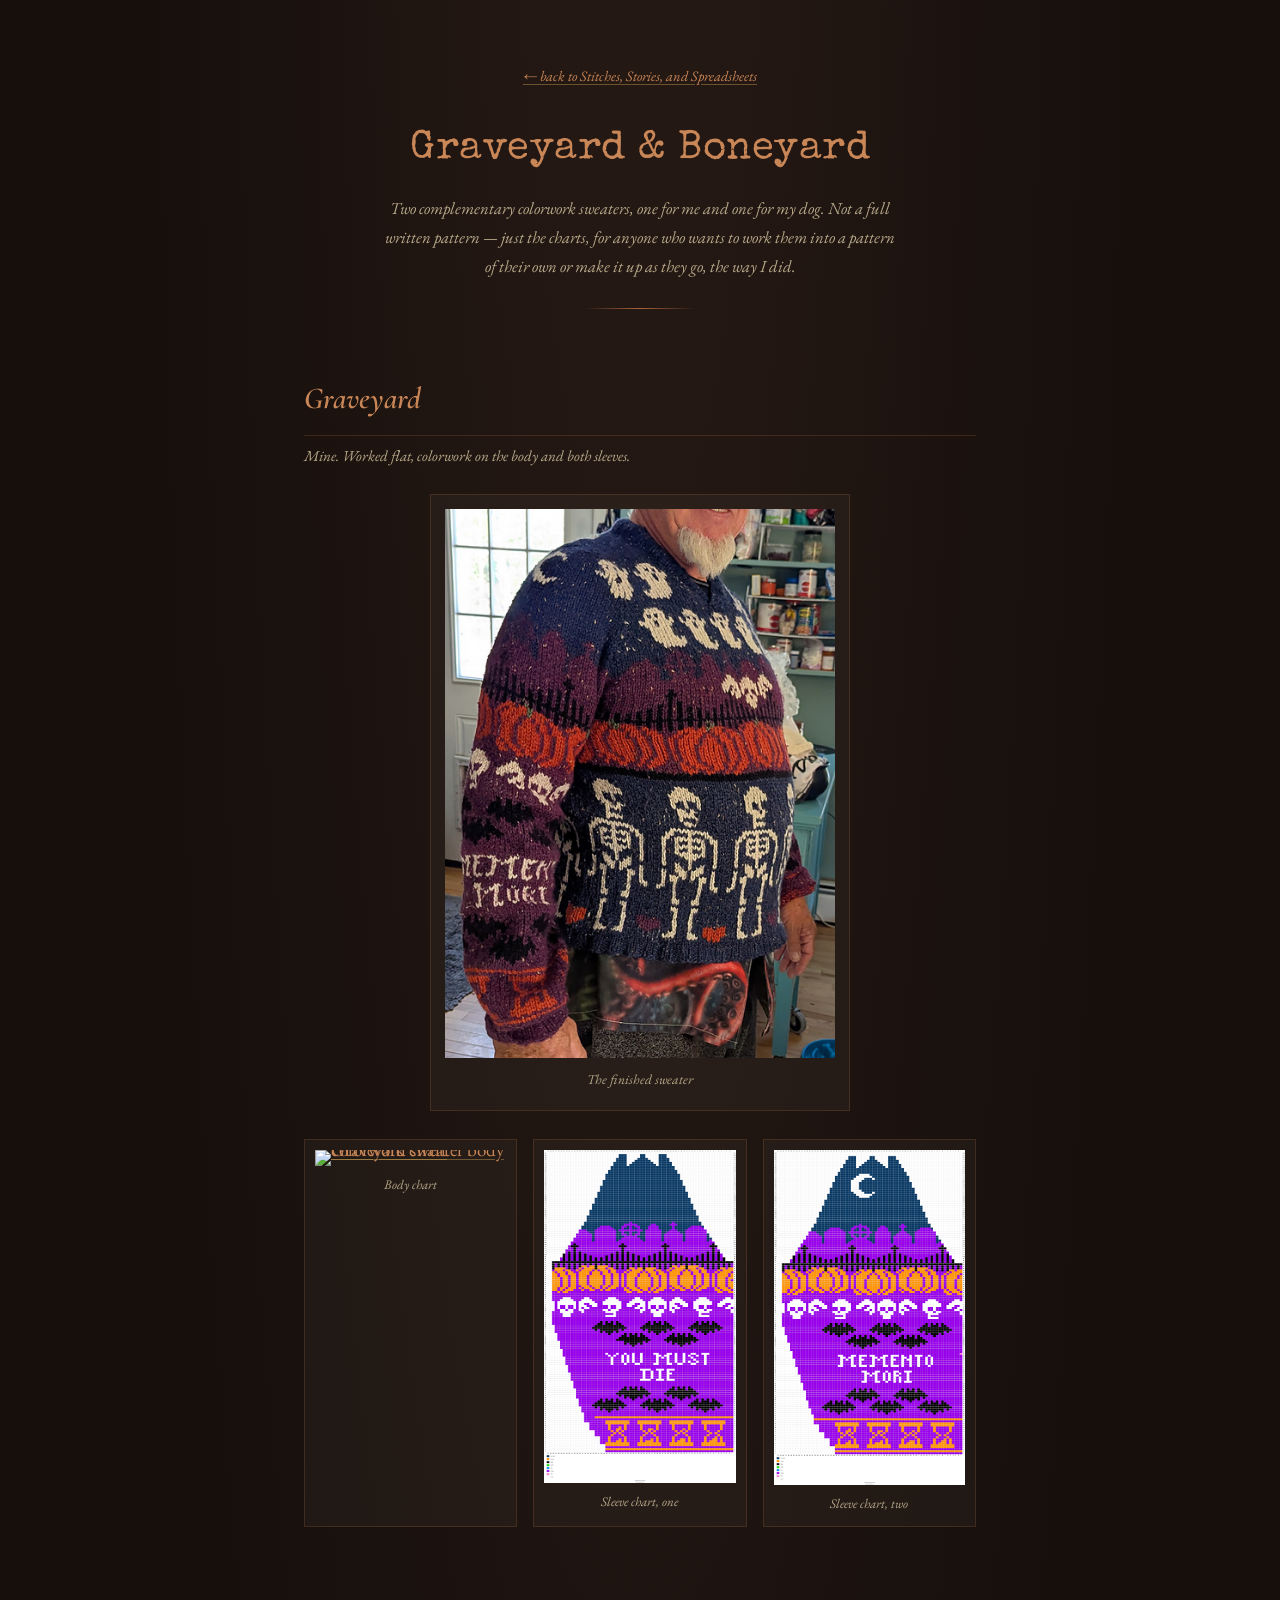
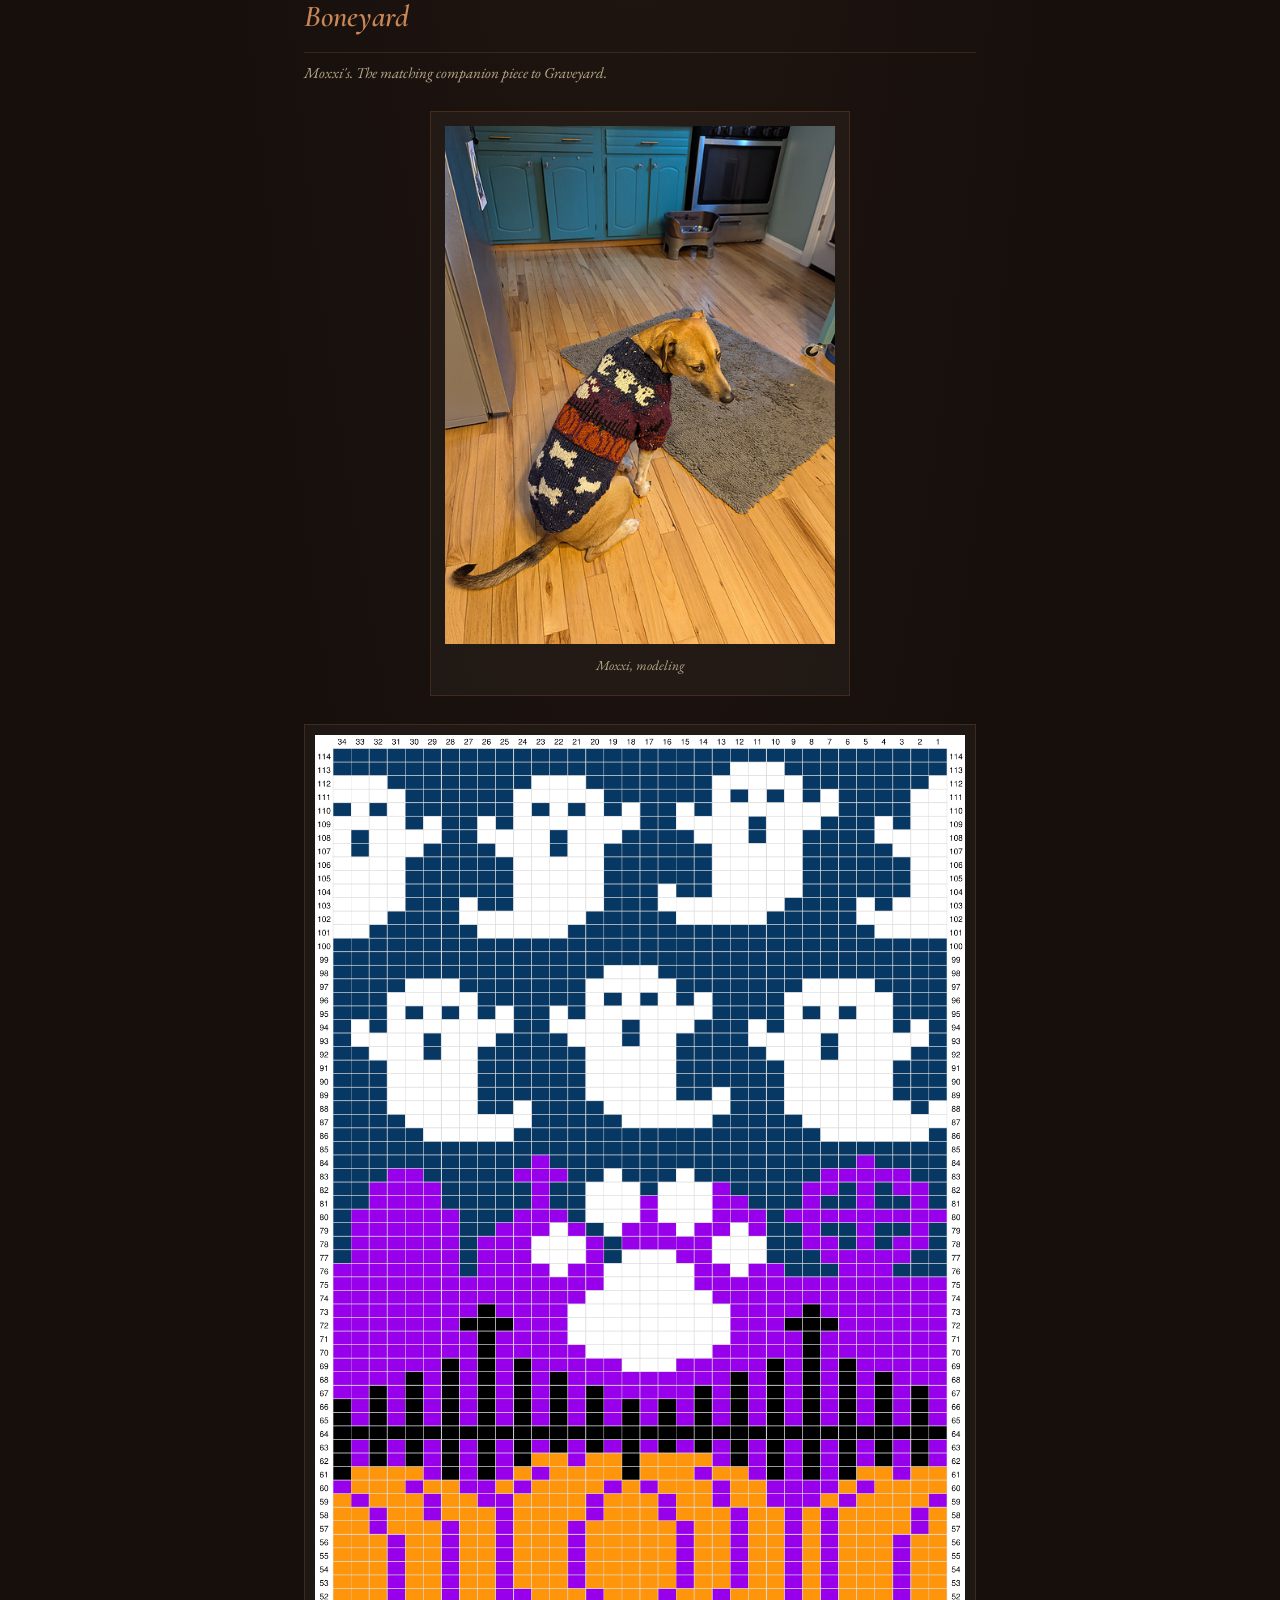
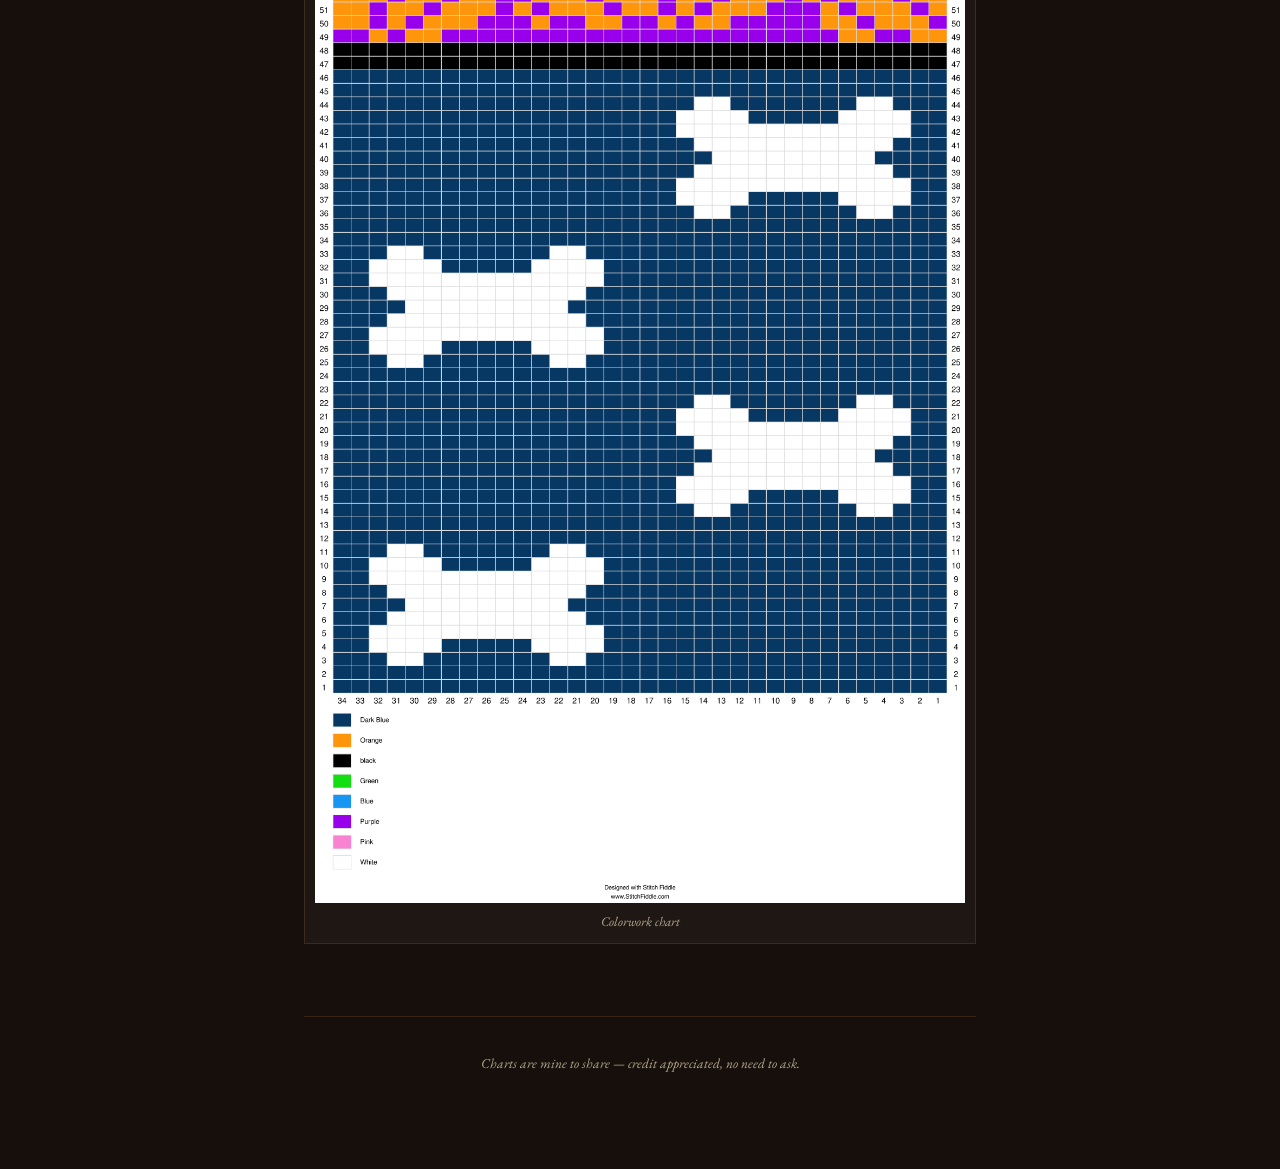
==== sweaters.html @ 72c990bb "Add files via upload" ====
<!DOCTYPE html>
<html lang="en">
<head>
<meta charset="UTF-8">
<meta name="viewport" content="width=device-width, initial-scale=1.0">
<title>Graveyard &amp; Boneyard</title>
<link rel="preconnect" href="https://fonts.googleapis.com">
<link rel="preconnect" href="https://fonts.gstatic.com" crossorigin>
<link href="https://fonts.googleapis.com/css2?family=Special+Elite&family=Cormorant+Garamond:ital,wght@1,500;1,600&family=EB+Garamond:ital,wght@0,400;0,500;1,400&display=swap" rel="stylesheet">
<style>
  :root{
    --bg: #160f0c;
    --bg-vignette: radial-gradient(ellipse at 50% -10%, #271a15 0%, #160f0c 55%);
    --paper: #e8dcc0;
    --paper-dim: #b8a98a;
    --brass: #a8643f;
    --brass-bright: #c98657;
    --wine: #7c2530;
    --wine-bright: #b8434c;
    --hair: rgba(168,100,63,0.24);
  }
  *{box-sizing:border-box;}
  html{scroll-behavior:smooth;}
  body{
    margin:0;
    background:var(--bg-vignette), var(--bg);
    color:var(--paper);
    font-family:'EB Garamond', serif;
    font-size:19px;
    line-height:1.7;
    -webkit-font-smoothing:antialiased;
  }
  h1,h2{
    color:var(--brass-bright);
    margin:0;
  }
  h2{
    font-family:'Cormorant Garamond', serif;
  }
  a{color:var(--brass-bright); text-decoration-color:rgba(215,172,87,0.4); text-underline-offset:3px;}
  a:hover{color:var(--wine-bright); text-decoration-color:rgba(184,67,76,0.5);}

  .wrap{max-width:720px; margin:0 auto; padding:64px 24px 80px;}

  header.hero{text-align:center; margin-bottom:8px;}
  header.hero h1{
    font-family:'Special Elite', cursive;
    font-size:clamp(1.8rem, 5.5vw, 2.5rem);
    font-weight:400;
    letter-spacing:0.5px;
  }
  header.hero .subtitle{
    font-style:italic;
    color:var(--paper-dim);
    font-size:1.05rem;
    margin:10px 0 0;
    max-width:520px;
    margin-left:auto;
    margin-right:auto;
  }
  .back-link{
    display:block;
    text-align:center;
    font-style:italic;
    font-size:0.9rem;
    margin-bottom:28px;
  }
  .ornament{
    width:110px; height:1px;
    background:linear-gradient(90deg, transparent, var(--brass), transparent);
    margin:28px auto;
  }

  section{margin:64px 0;}
  section h2{
    font-size:1.9rem;
    font-style:italic;
    font-weight:600;
    padding-bottom:10px;
    border-bottom:1px solid var(--hair);
    margin-bottom:8px;
  }
  section > .note{
    color:var(--paper-dim);
    font-size:0.95rem;
    font-style:italic;
    margin:0 0 24px;
  }
  section p{margin:0 0 10px;}

  .chart-grid{
    display:flex;
    gap:16px;
    flex-wrap:wrap;
    margin-bottom:28px;
  }
  .chart-grid figure{
    margin:0;
    background:rgba(232,220,192,0.04);
    border:1px solid var(--hair);
    padding:10px;
    flex:1 1 200px;
  }
  .chart-grid a{display:block; line-height:0;}
  .chart-grid img{
    display:block;
    width:100%;
    height:auto;
    cursor:zoom-in;
  }
  .chart-grid figcaption{
    font-style:italic;
    color:var(--paper-dim);
    font-size:0.82rem;
    text-align:center;
    margin-top:8px;
  }

  .final-photo{
    background:rgba(232,220,192,0.04);
    border:1px solid var(--hair);
    padding:14px 14px 18px;
    max-width:420px;
    margin:0 auto 28px;
  }
  .final-photo a{display:block; line-height:0;}
  .final-photo img{
    display:block;
    width:100%;
    height:auto;
  }
  .final-photo figcaption{
    font-style:italic;
    color:var(--paper-dim);
    font-size:0.85rem;
    text-align:center;
    margin-top:10px;
  }

  footer{
    margin-top:72px;
    padding-top:22px;
    border-top:1px solid var(--hair);
    text-align:center;
    font-style:italic;
    font-size:0.85rem;
    color:var(--paper-dim);
  }

  @media (max-width: 480px){
    body{font-size:17px;}
  }
</style>
</head>
<body>
  <div class="wrap">
    <a class="back-link" href="/index.html">&larr; back to Stitches, Stories, and Spreadsheets</a>

    <header class="hero">
      <h1>Graveyard &amp; Boneyard</h1>
      <p class="subtitle">Two complementary colorwork sweaters, one for me and one for my dog. Not a full written pattern &mdash; just the charts, for anyone who wants to work them into a pattern of their own or make it up as they go, the way I did.</p>
    </header>
    <div class="ornament"></div>

    <section>
      <h2>Graveyard</h2>
      <p class="note">Mine. Worked flat, colorwork on the body and both sleeves.</p>
      <figure class="final-photo">
        <a href="/GraveyardDesi.jpg" target="_blank" rel="noopener">
          <img src="/GraveyardDesi.jpg" alt="Finished Graveyard sweater, worn">
        </a>
        <figcaption>The finished sweater</figcaption>
      </figure>
      <div class="chart-grid">
        <figure>
          <a href="/Graveyard.png" target="_blank" rel="noopener">
            <img src="/Graveyard.png" alt="Graveyard sweater body colorwork chart">
          </a>
          <figcaption>Body chart</figcaption>
        </figure>
        <figure>
          <a href="/GraveyardSleeve1.png" target="_blank" rel="noopener">
            <img src="/GraveyardSleeve1.png" alt="Graveyard sweater sleeve one colorwork chart">
          </a>
          <figcaption>Sleeve chart, one</figcaption>
        </figure>
        <figure>
          <a href="/GraveyardSleeve2.png" target="_blank" rel="noopener">
            <img src="/GraveyardSleeve2.png" alt="Graveyard sweater sleeve two colorwork chart">
          </a>
          <figcaption>Sleeve chart, two</figcaption>
        </figure>
      </div>
    </section>

    <section>
      <h2>Boneyard</h2>
      <p class="note">Moxxi's. The matching companion piece to Graveyard.</p>
      <figure class="final-photo">
        <a href="/BoneyardMoxxi.jpg" target="_blank" rel="noopener">
          <img src="/BoneyardMoxxi.jpg" alt="Moxxi wearing the finished Boneyard sweater">
        </a>
        <figcaption>Moxxi, modeling</figcaption>
      </figure>
      <div class="chart-grid">
        <figure>
          <a href="/Boneyard.png" target="_blank" rel="noopener">
            <img src="/Boneyard.png" alt="Boneyard sweater colorwork chart">
          </a>
          <figcaption>Colorwork chart</figcaption>
        </figure>
      </div>
    </section>

    <footer>
      <p>Charts are mine to share &mdash; credit appreciated, no need to ask.</p>
    </footer>
  </div>
</body>
</html>
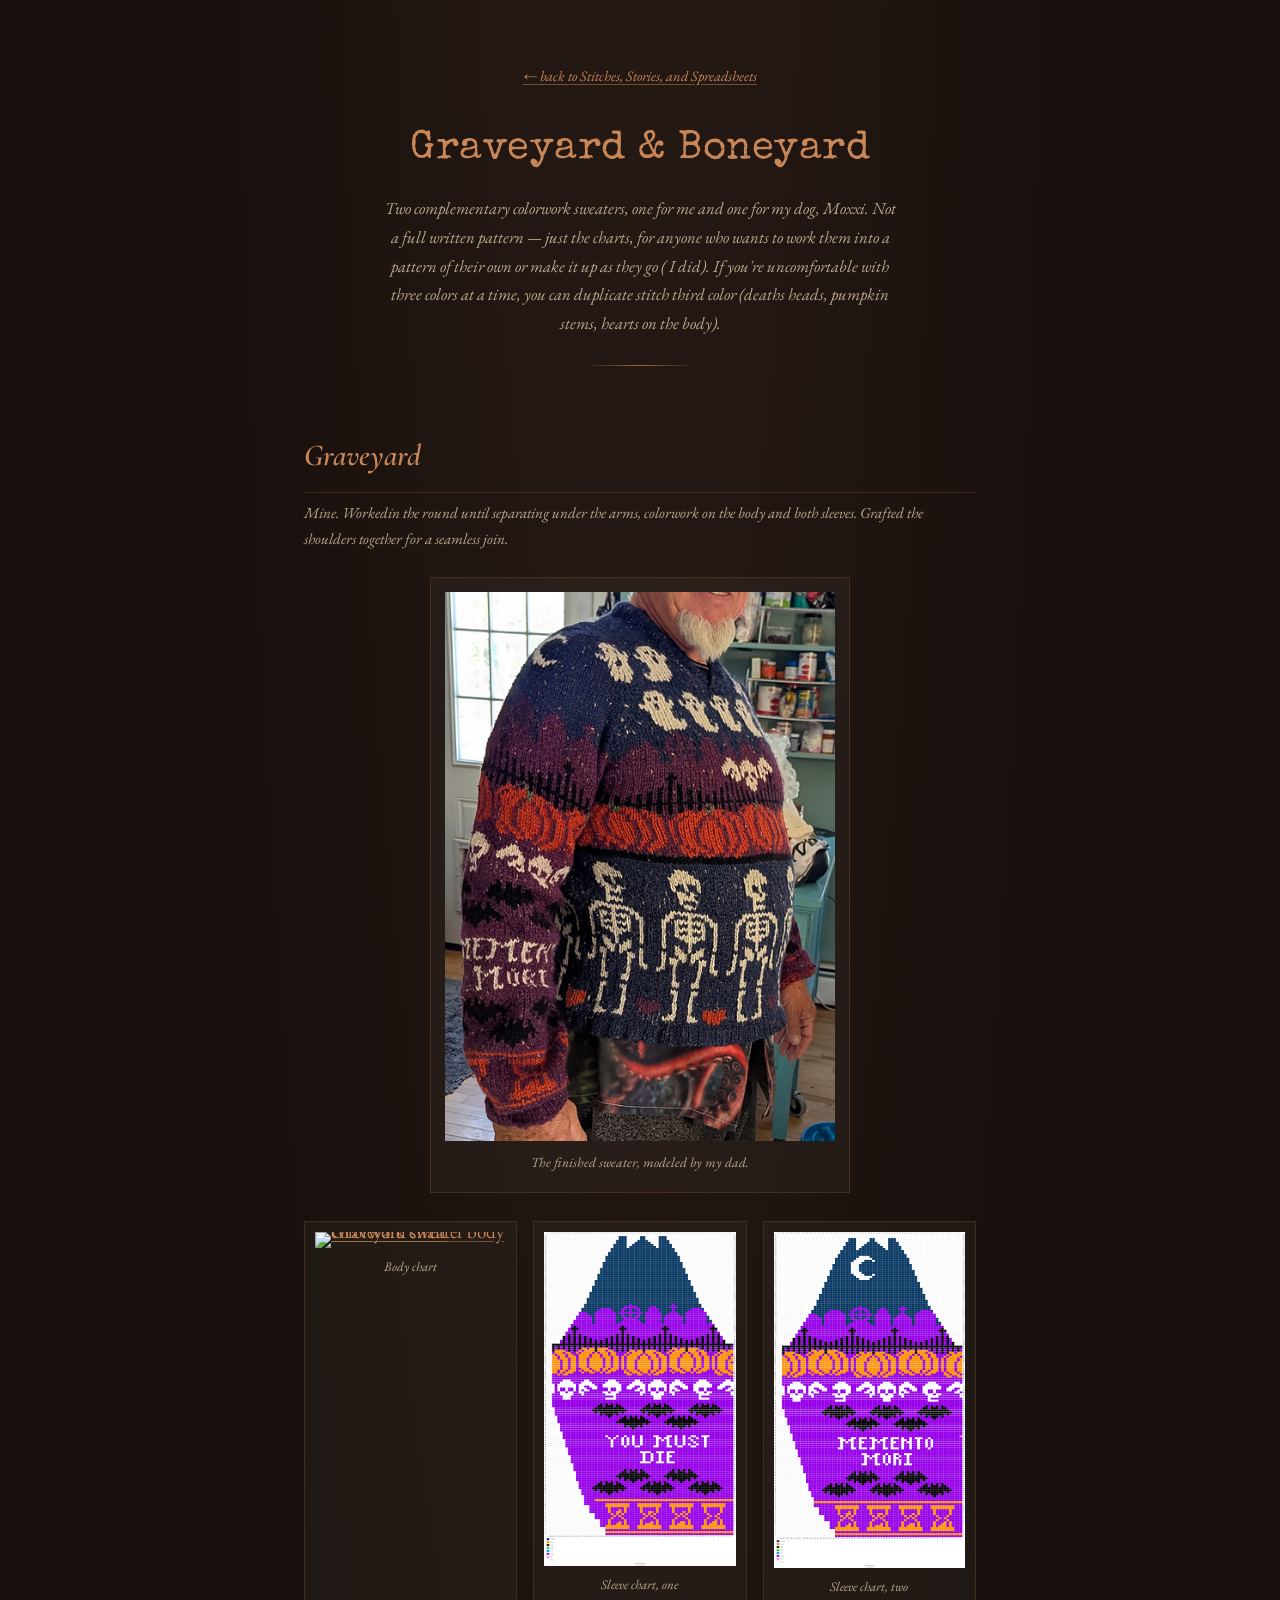
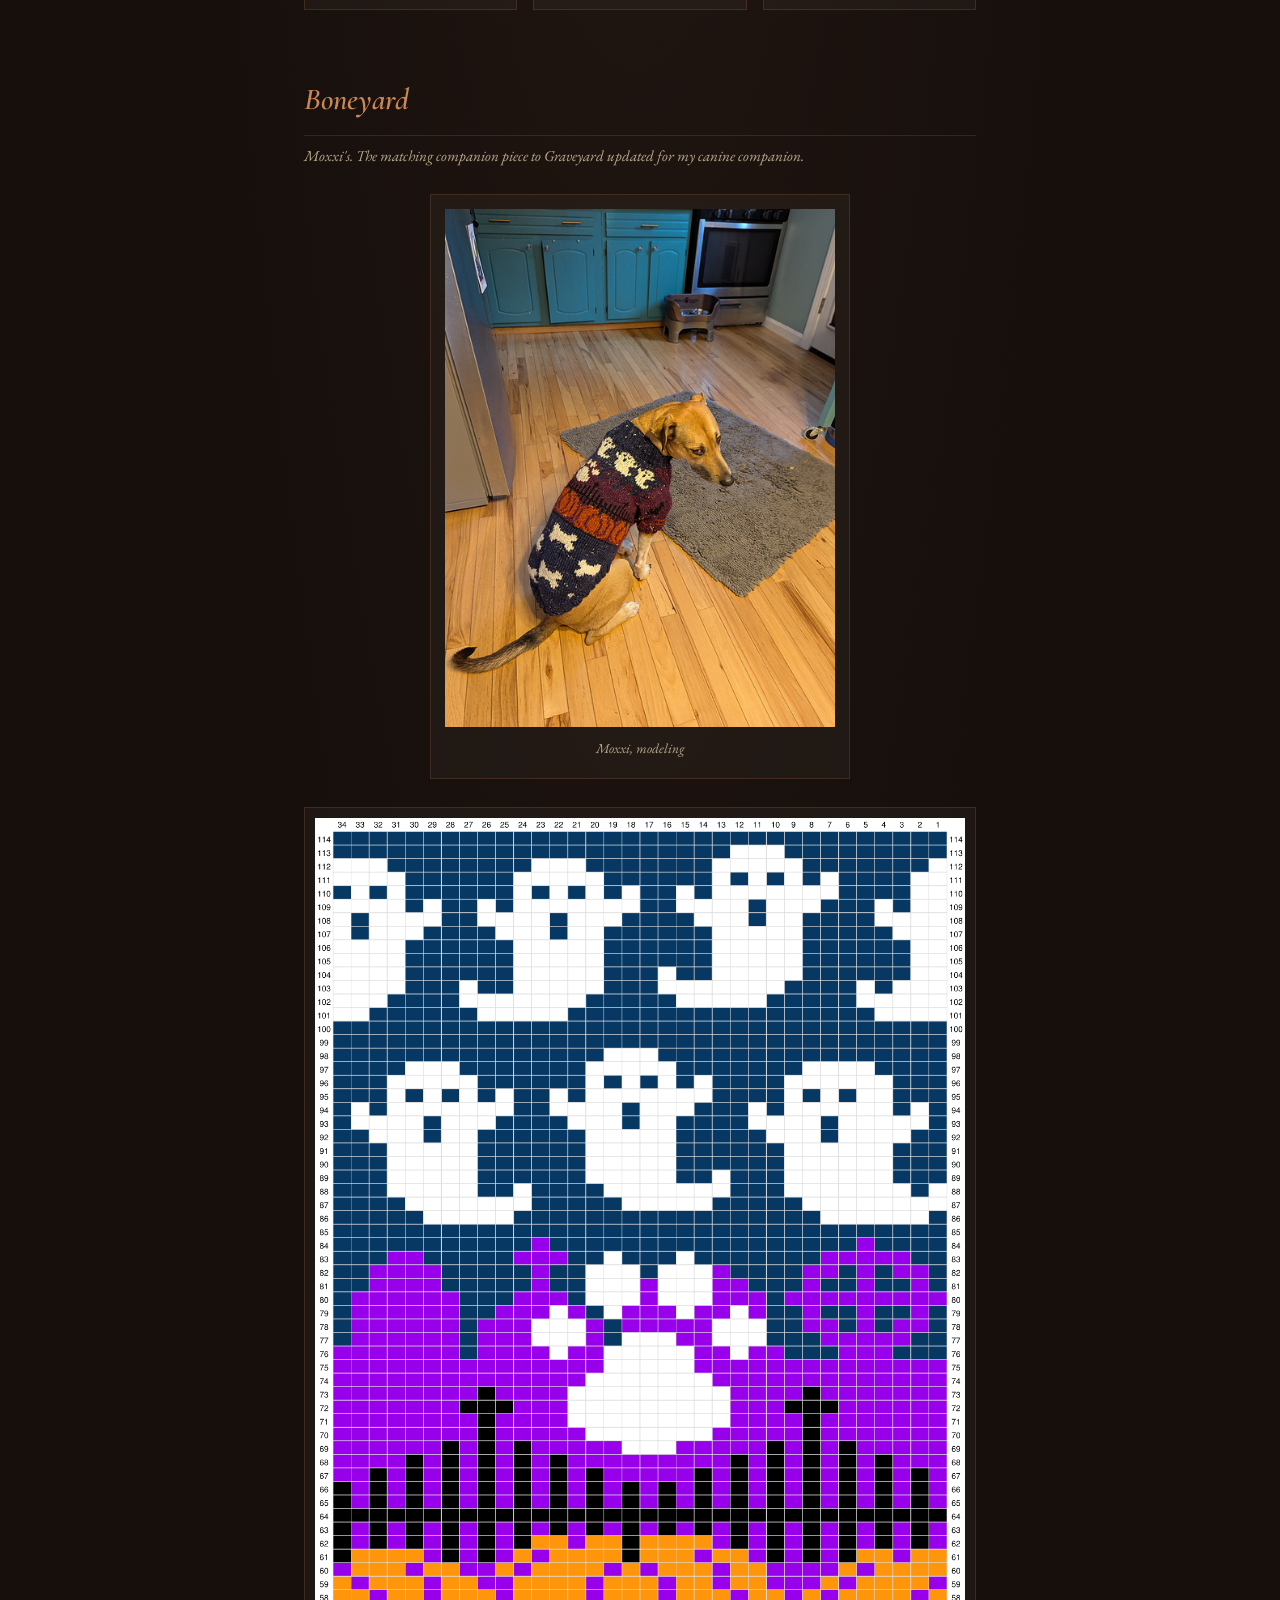
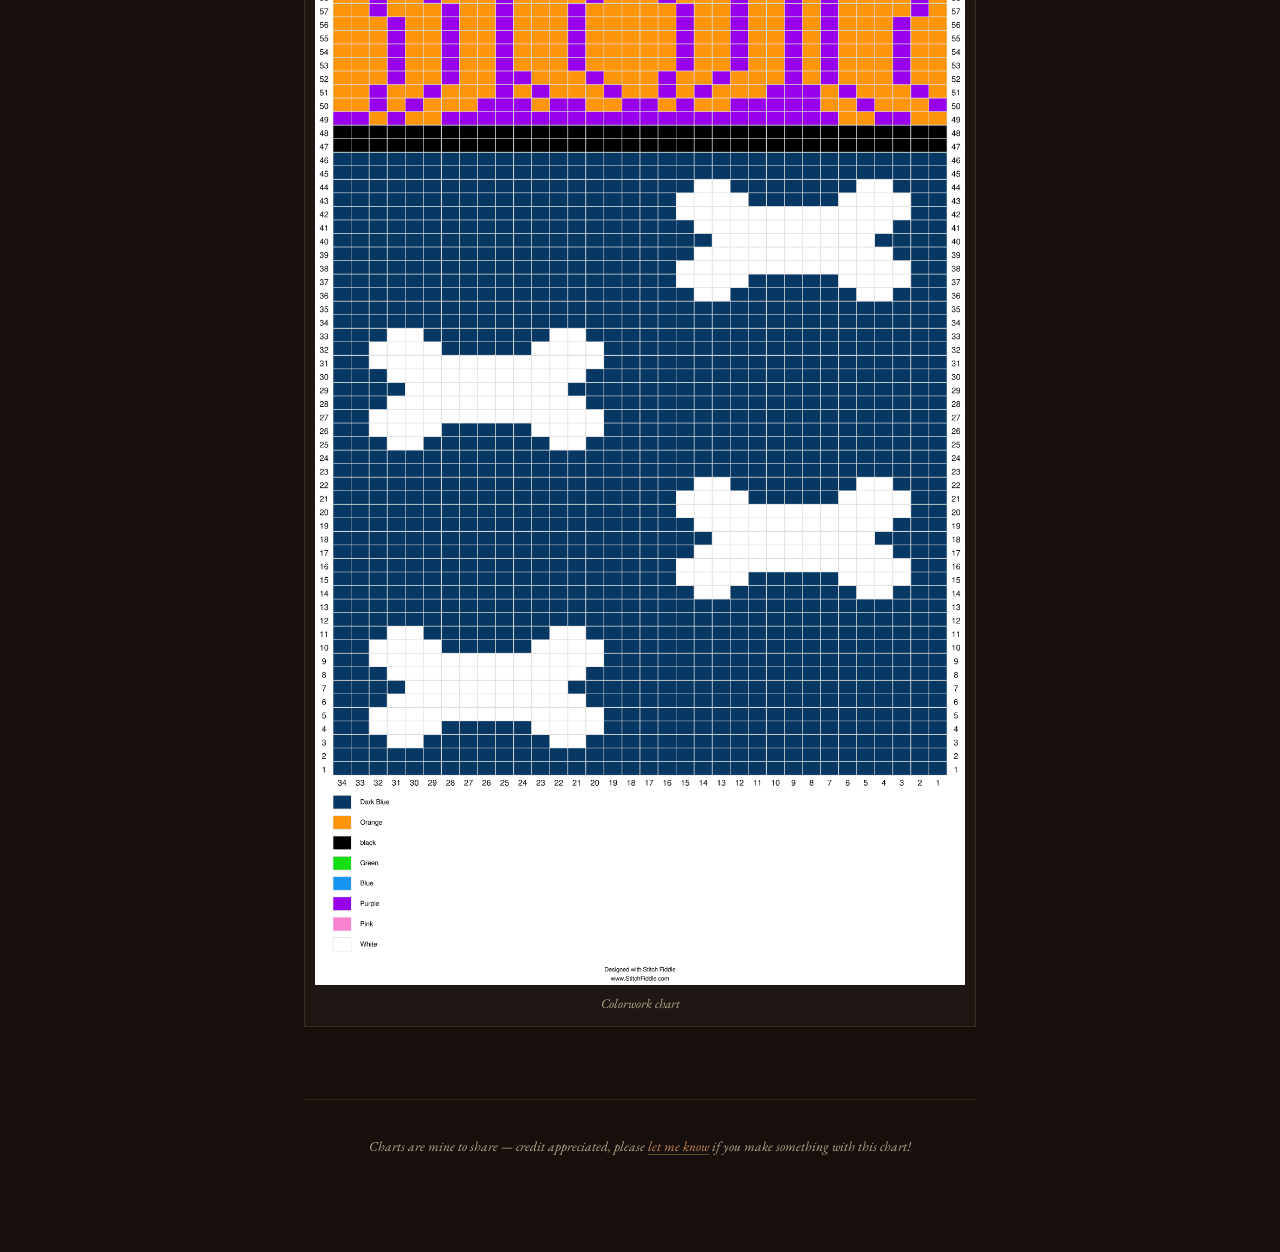
==== commit d7789022: "Enhance sweater details and update image references Updated sweater descriptions and chart reference" ====
--- a/sweaters.html
+++ b/sweaters.html
@@ -158,23 +158,24 @@
 
     <header class="hero">
       <h1>Graveyard &amp; Boneyard</h1>
-      <p class="subtitle">Two complementary colorwork sweaters, one for me and one for my dog. Not a full written pattern &mdash; just the charts, for anyone who wants to work them into a pattern of their own or make it up as they go, the way I did.</p>
+      <p class="subtitle">Two complementary colorwork sweaters, one for me and one for my dog, Moxxi. Not a full written pattern &mdash; just the charts, for anyone who wants to work them into a pattern of their own or make it up as they go ( I did). If you're uncomfortable with three colors at a time, you can duplicate stitch third color (deaths heads, pumpkin stems, hearts on the body).</p>
+      <p></p>
     </header>
     <div class="ornament"></div>
 
     <section>
       <h2>Graveyard</h2>
-      <p class="note">Mine. Worked flat, colorwork on the body and both sleeves.</p>
+      <p class="note">Mine. Workedin the round until separating under the arms, colorwork on the body and both sleeves. Grafted the shoulders together for a seamless join.</p>
       <figure class="final-photo">
         <a href="/GraveyardDesi.jpg" target="_blank" rel="noopener">
           <img src="/GraveyardDesi.jpg" alt="Finished Graveyard sweater, worn">
         </a>
-        <figcaption>The finished sweater</figcaption>
+        <figcaption>The finished sweater, modeled by my dad.</figcaption>
       </figure>
       <div class="chart-grid">
         <figure>
           <a href="/Graveyard.png" target="_blank" rel="noopener">
-            <img src="/Graveyard.png" alt="Graveyard sweater body colorwork chart">
+            <img src="/Graveyard.PNG" alt="Graveyard sweater body colorwork chart">
           </a>
           <figcaption>Body chart</figcaption>
         </figure>
@@ -185,7 +186,7 @@
           <figcaption>Sleeve chart, one</figcaption>
         </figure>
         <figure>
-          <a href="/GraveyardSleeve2.png" target="_blank" rel="noopener">
+          <a href="/GraveyardSleeve2.PNG" target="_blank" rel="noopener">
             <img src="/GraveyardSleeve2.png" alt="Graveyard sweater sleeve two colorwork chart">
           </a>
           <figcaption>Sleeve chart, two</figcaption>
@@ -195,7 +196,7 @@
 
     <section>
       <h2>Boneyard</h2>
-      <p class="note">Moxxi's. The matching companion piece to Graveyard.</p>
+      <p class="note">Moxxi's. The matching companion piece to Graveyard updated for my canine companion.</p>
       <figure class="final-photo">
         <a href="/BoneyardMoxxi.jpg" target="_blank" rel="noopener">
           <img src="/BoneyardMoxxi.jpg" alt="Moxxi wearing the finished Boneyard sweater">
@@ -213,7 +214,7 @@
     </section>
 
     <footer>
-      <p>Charts are mine to share &mdash; credit appreciated, no need to ask.</p>
+      <p>Charts are mine to share &mdash; credit appreciated, please <a href="mailto:jones.anaya@gmail.com">let me know</a> if you make something with this chart!</p>
     </footer>
   </div>
 </body>
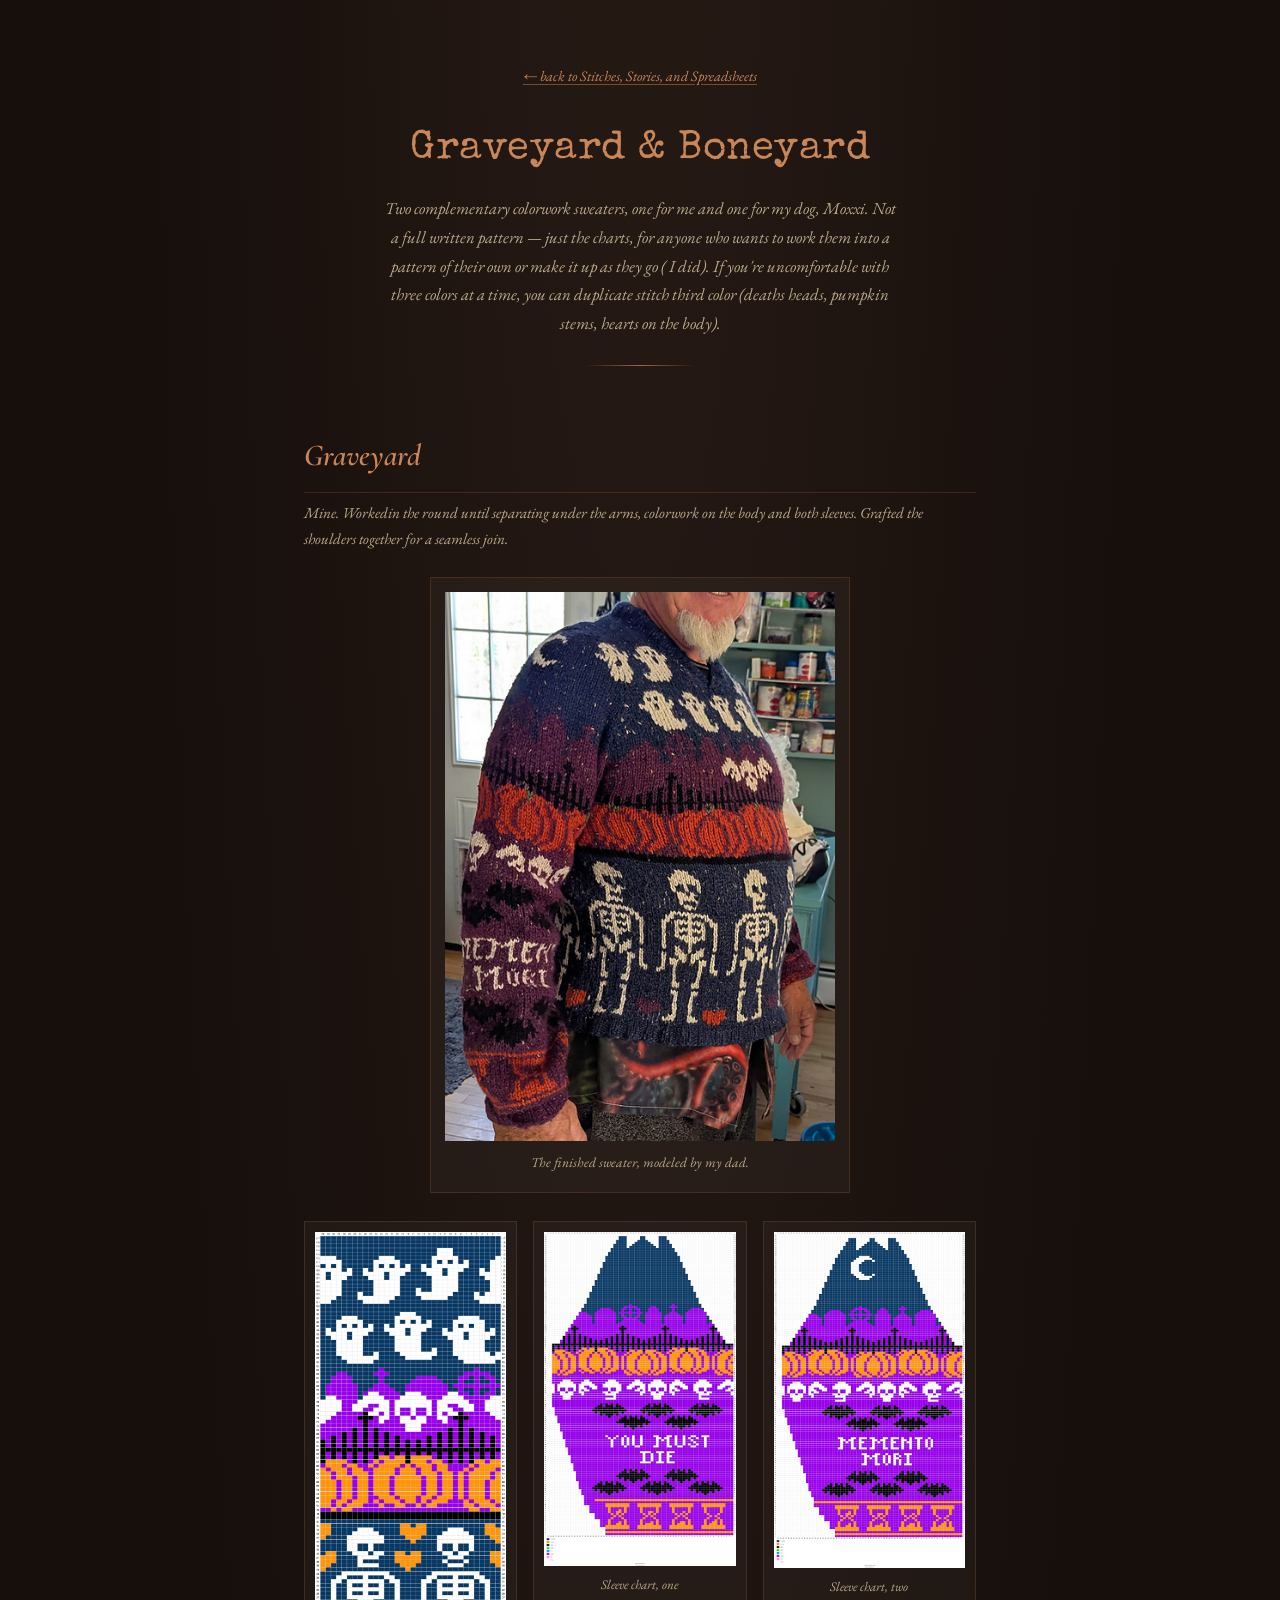
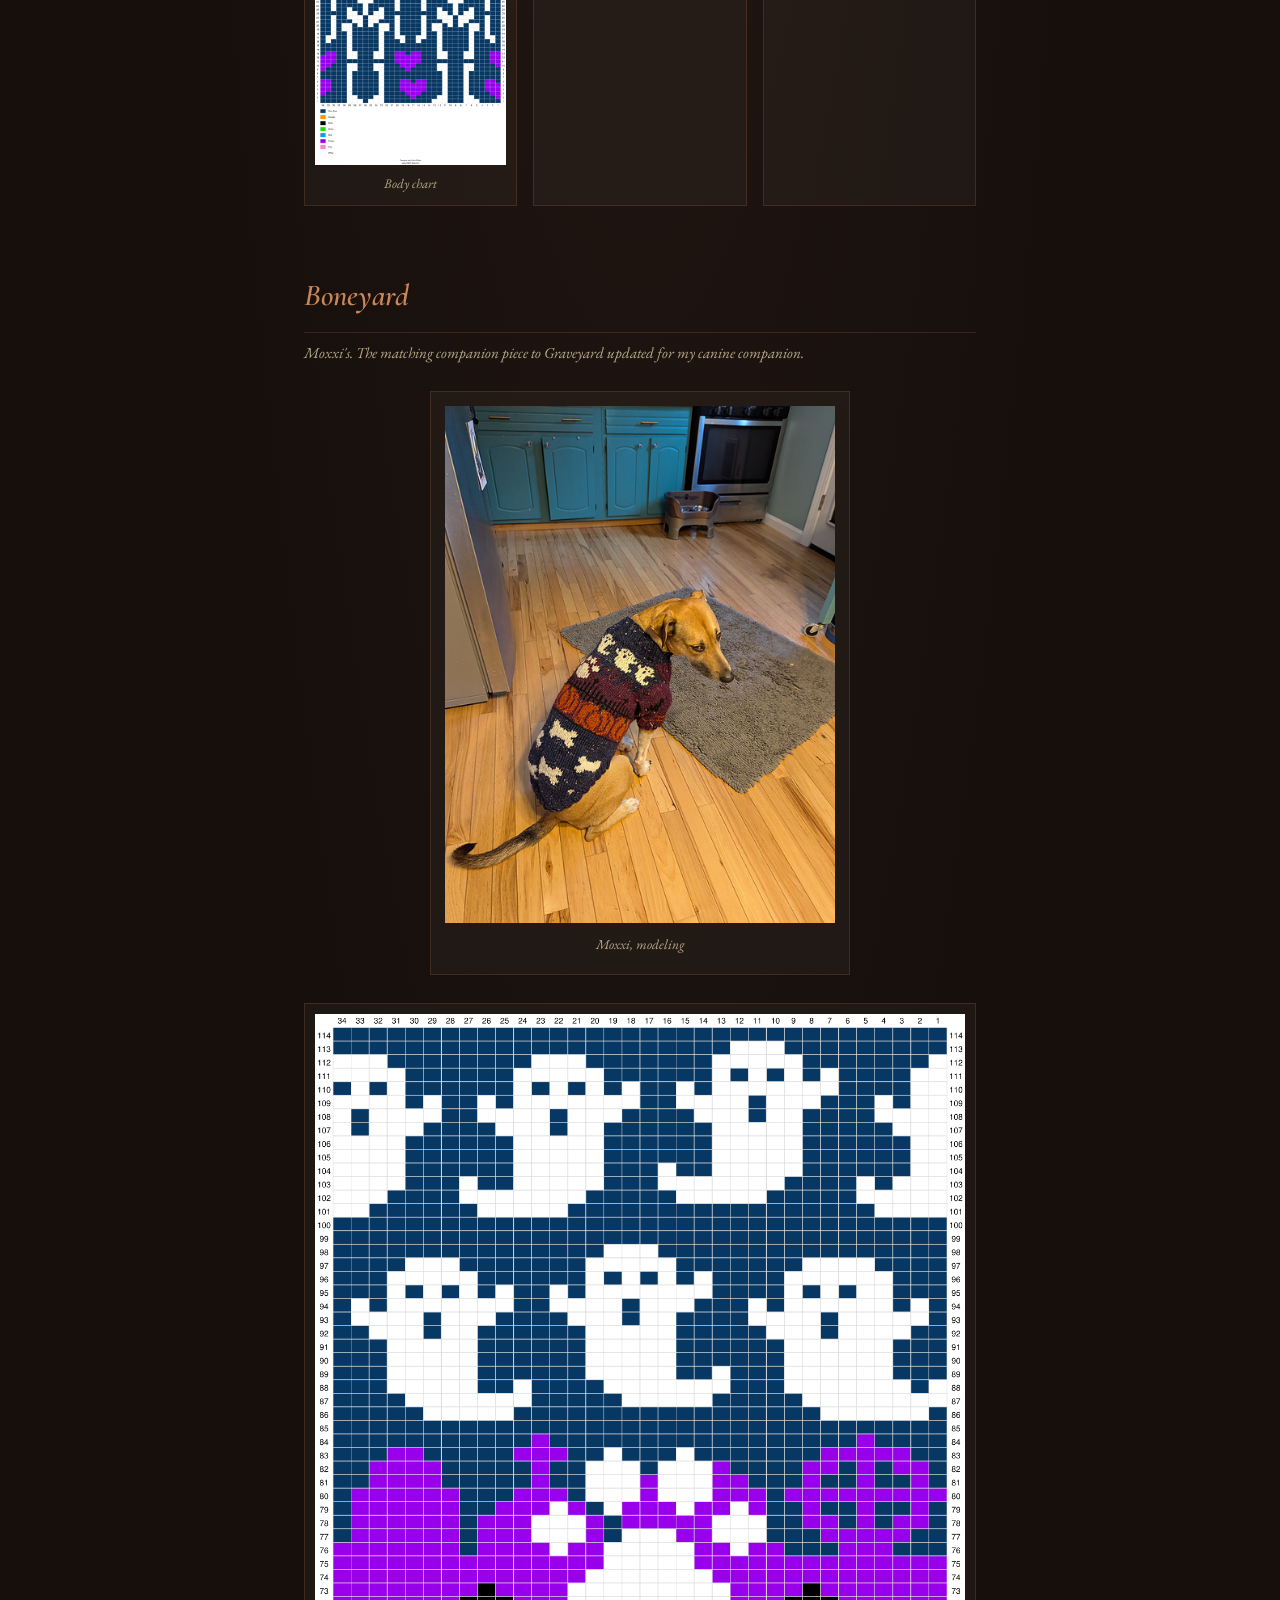
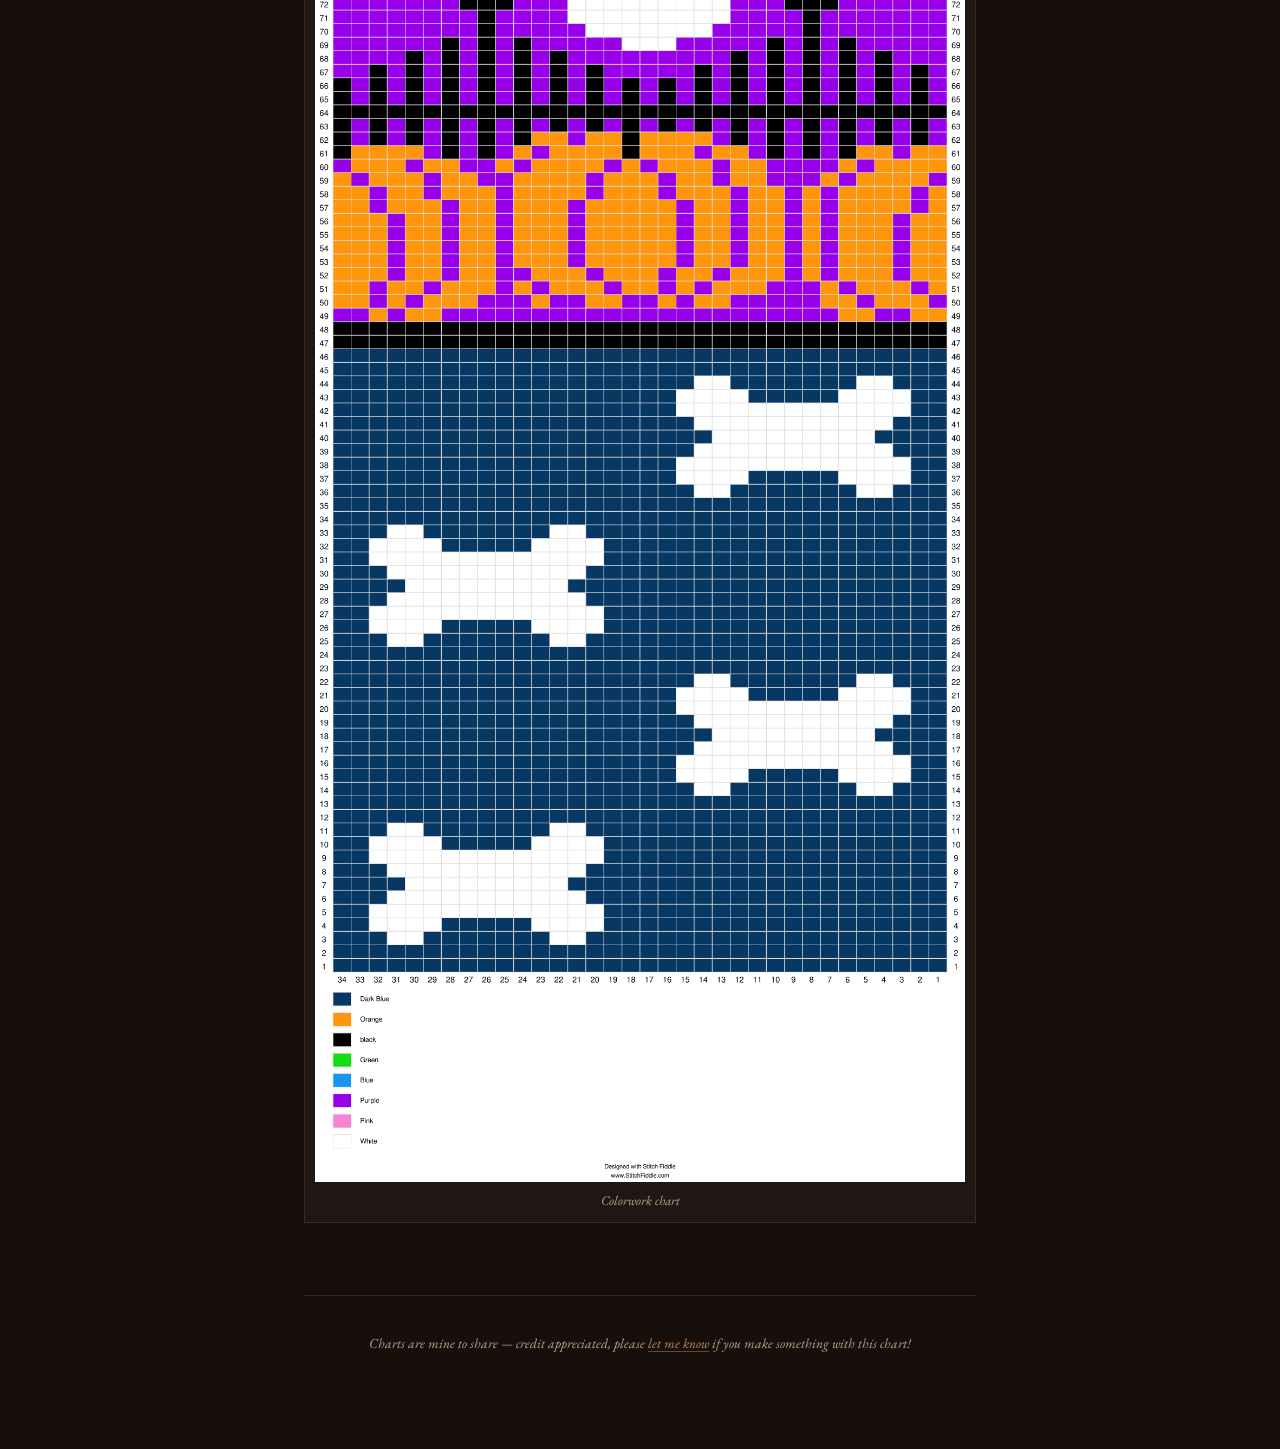
==== commit 89bda9d3: "Fix image source case sensitivity in sweaters.html" ====
--- a/sweaters.html
+++ b/sweaters.html
@@ -175,7 +175,7 @@
       <div class="chart-grid">
         <figure>
           <a href="/Graveyard.png" target="_blank" rel="noopener">
-            <img src="/Graveyard.PNG" alt="Graveyard sweater body colorwork chart">
+            <img src="/Graveyard.png" alt="Graveyard sweater body colorwork chart">
           </a>
           <figcaption>Body chart</figcaption>
         </figure>
